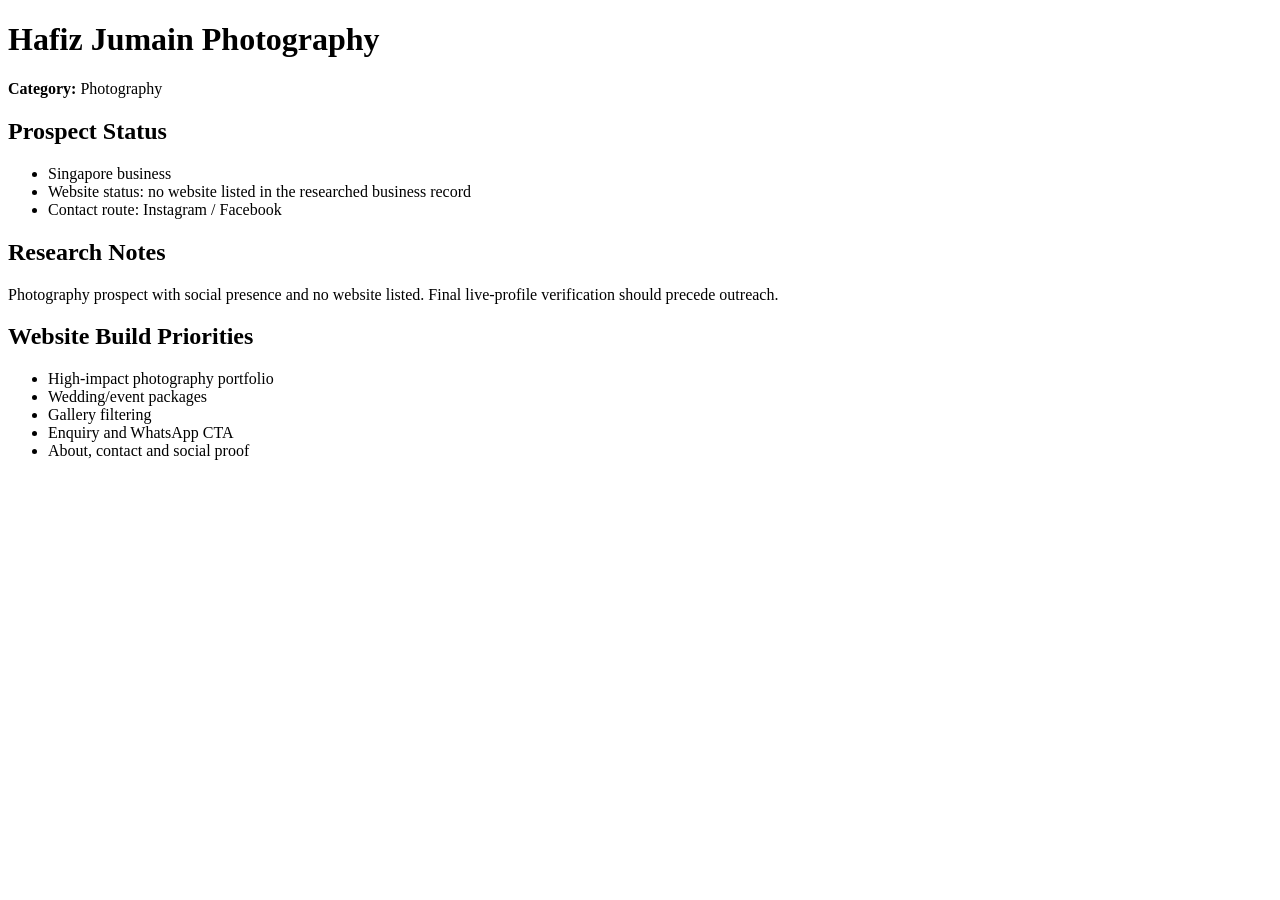
==== index.html @ 2216ada0 "Add business lead dossier for Hafiz Jumain Photography" ====
<!doctype html><html lang="en"><head><meta charset="utf-8"><meta name="viewport" content="width=device-width,initial-scale=1"><title>Hafiz Jumain Photography — Lead Dossier</title></head><body><h1>Hafiz Jumain Photography</h1><p><strong>Category:</strong> Photography</p><h2>Prospect Status</h2><ul><li>Singapore business</li><li>Website status: no website listed in the researched business record</li><li>Contact route: Instagram / Facebook</li></ul><h2>Research Notes</h2><p>Photography prospect with social presence and no website listed. Final live-profile verification should precede outreach.</p><h2>Website Build Priorities</h2><ul><li>High-impact photography portfolio</li><li>Wedding/event packages</li><li>Gallery filtering</li><li>Enquiry and WhatsApp CTA</li><li>About, contact and social proof</li></ul></body></html>
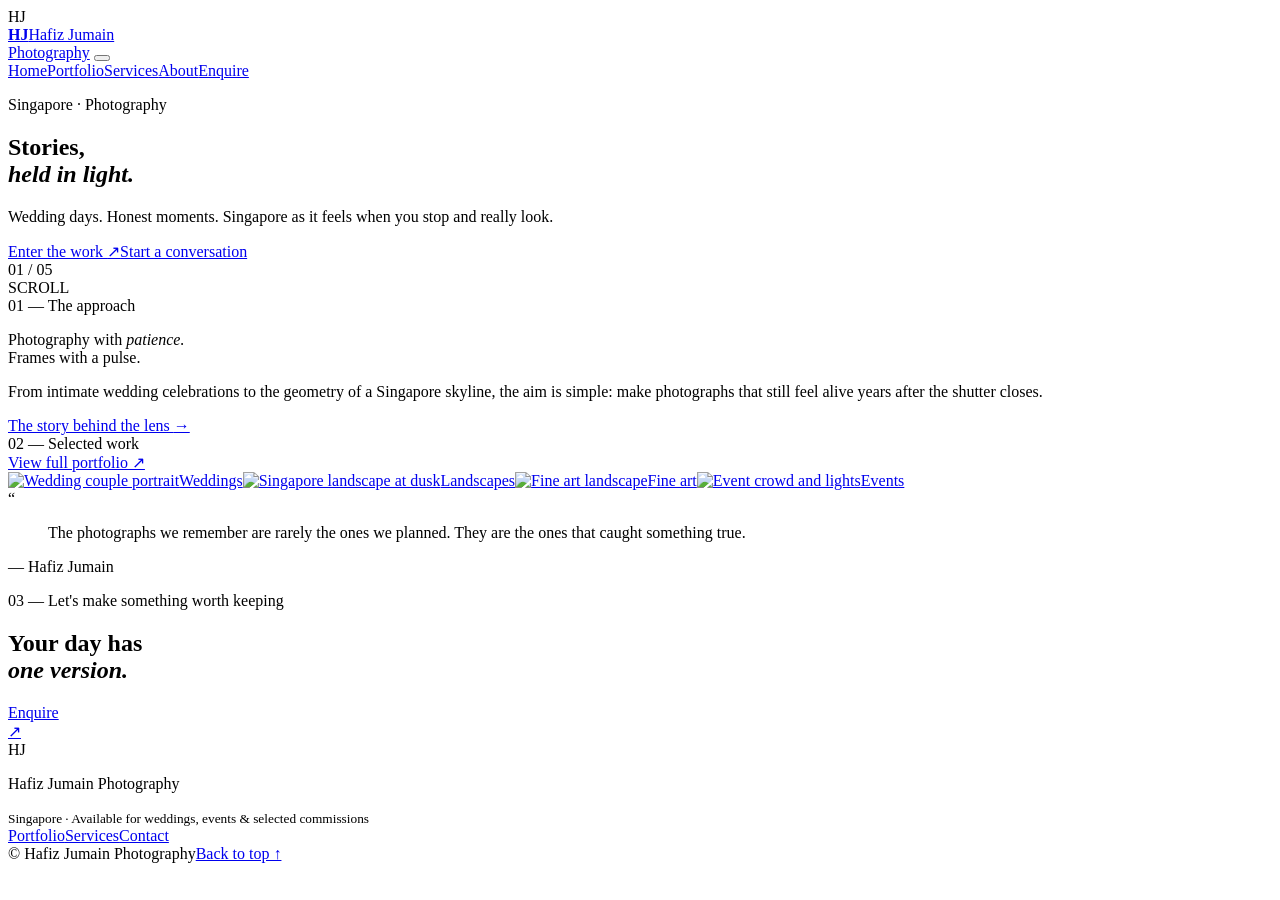
==== commit 78b06c05: "Build premium Hafiz Jumain Photography homepage" ====
--- a/index.html
+++ b/index.html
@@ -1 +1,34 @@
-<!doctype html><html lang="en"><head><meta charset="utf-8"><meta name="viewport" content="width=device-width,initial-scale=1"><title>Hafiz Jumain Photography — Lead Dossier</title></head><body><h1>Hafiz Jumain Photography</h1><p><strong>Category:</strong> Photography</p><h2>Prospect Status</h2><ul><li>Singapore business</li><li>Website status: no website listed in the researched business record</li><li>Contact route: Instagram / Facebook</li></ul><h2>Research Notes</h2><p>Photography prospect with social presence and no website listed. Final live-profile verification should precede outreach.</p><h2>Website Build Priorities</h2><ul><li>High-impact photography portfolio</li><li>Wedding/event packages</li><li>Gallery filtering</li><li>Enquiry and WhatsApp CTA</li><li>About, contact and social proof</li></ul></body></html>+<!doctype html>
+<html lang="en">
+<head>
+<meta charset="utf-8">
+<meta name="viewport" content="width=device-width,initial-scale=1">
+<meta name="theme-color" content="#11100e">
+<title>Hafiz Jumain Photography — Stories in Light</title>
+<meta name="description" content="Hafiz Jumain Photography — weddings, events, landscapes and fine-art imagery in Singapore.">
+<link rel="preconnect" href="https://fonts.googleapis.com">
+<link rel="preconnect" href="https://fonts.gstatic.com" crossorigin>
+<link href="https://fonts.googleapis.com/css2?family=DM+Mono:wght@400;500&family=Manrope:wght@400;500;600&family=Playfair+Display:ital,wght@0,500;0,600;1,500;1,600&display=swap" rel="stylesheet">
+<link rel="stylesheet" href="./styles.css?v=6">
+</head>
+<body>
+<div class="loader"><span>HJ</span><i></i></div>
+<header class="site-header" id="top">
+<a class="brand" href="./index.html"><b>HJ</b><span>Hafiz Jumain<br>Photography</span></a>
+<button class="menu-toggle" aria-label="Open menu"><span></span><span></span></button>
+<nav class="site-nav"><a class="active" href="./index.html">Home</a><a href="./portfolio.html">Portfolio</a><a href="./services.html">Services</a><a href="./about.html">About</a><a href="./contact.html" class="nav-cta">Enquire</a></nav>
+</header>
+<main>
+<section class="hero">
+<div class="hero-media"></div><div class="hero-grid"></div>
+<div class="hero-content reveal"><p class="eyebrow">Singapore · Photography</p><h1>Stories,<br><em>held in light.</em></h1><p class="hero-lead">Wedding days. Honest moments. Singapore as it feels when you stop and really look.</p><div class="hero-actions"><a class="button light" href="./portfolio.html">Enter the work <span>↗</span></a><a class="text-link light-text" href="./contact.html">Start a conversation</a></div></div>
+<div class="hero-index">01 <span>/</span> 05</div><div class="hero-scroll">SCROLL <span></span></div>
+</section>
+<section class="statement section-pad reveal"><div class="section-label">01 — The approach</div><div><p class="display">Photography with <em>patience.</em><br>Frames with a pulse.</p><p class="body-copy">From intimate wedding celebrations to the geometry of a Singapore skyline, the aim is simple: make photographs that still feel alive years after the shutter closes.</p><a class="arrow-link" href="./about.html">The story behind the lens <span>→</span></a></div></section>
+<section class="feature section-pad dark-section"><div class="feature-head reveal"><div class="section-label">02 — Selected work</div><a class="text-link" href="./portfolio.html">View full portfolio ↗</a></div><div class="masonry"><a class="photo photo-a reveal" href="./portfolio.html"><img src="https://images.unsplash.com/photo-1519741497674-611481863552?auto=format&fit=crop&w=1400&q=85" alt="Wedding couple portrait"><span>Weddings</span></a><a class="photo photo-b reveal" href="./portfolio.html"><img src="https://images.unsplash.com/photo-1500534623283-312aade485b7?auto=format&fit=crop&w=1200&q=85" alt="Singapore landscape at dusk"><span>Landscapes</span></a><a class="photo photo-c reveal" href="./portfolio.html"><img src="https://images.unsplash.com/photo-1500530855697-b586d89ba3ee?auto=format&fit=crop&w=1200&q=85" alt="Fine art landscape"><span>Fine art</span></a><a class="photo photo-d reveal" href="./portfolio.html"><img src="https://images.unsplash.com/photo-1492684223066-81342ee5ff30?auto=format&fit=crop&w=1200&q=85" alt="Event crowd and lights"><span>Events</span></a></div></section>
+<section class="quote section-pad reveal"><div class="quote-mark">“</div><blockquote>The photographs we remember are rarely the ones we planned. They are the ones that caught something true.</blockquote><p>— Hafiz Jumain</p></section>
+<section class="split-call reveal"><div><p class="eyebrow">03 — Let's make something worth keeping</p><h2>Your day has<br><em>one version.</em></h2></div><a class="circle-button" href="./contact.html">Enquire<br><span>↗</span></a></section>
+</main>
+<footer class="footer"><div class="footer-brand">HJ</div><div><p>Hafiz Jumain Photography</p><small>Singapore · Available for weddings, events & selected commissions</small></div><div class="footer-links"><a href="./portfolio.html">Portfolio</a><a href="./services.html">Services</a><a href="./contact.html">Contact</a></div><div class="footer-bottom"><span>© <span id="year"></span> Hafiz Jumain Photography</span><a href="#top">Back to top ↑</a></div></footer>
+<script src="./script.js?v=6"></script>
+</body></html>
